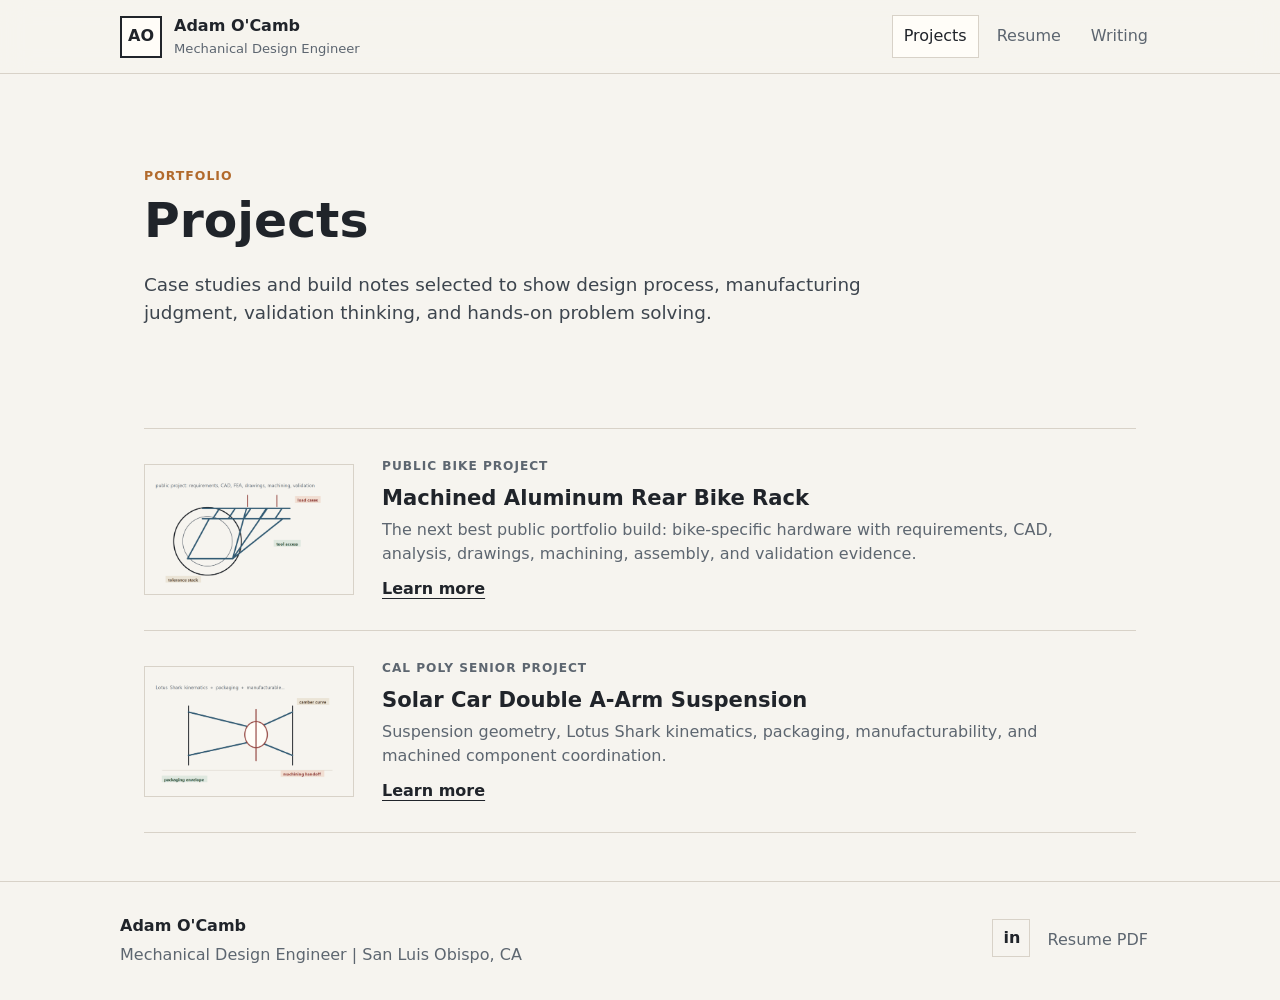
==== projects.html @ 4c1c4e3d "Initial portfolio site" ====
<!doctype html>
<html lang="en">
  <head>
    <meta charset="utf-8">
    <meta name="viewport" content="width=device-width, initial-scale=1">
    <meta name="description" content="Engineering projects by Adam O'Camb.">
    <title>Projects | Adam O'Camb</title>
    <link rel="stylesheet" href="assets/site.css">
  </head>
  <body>
    <header class="site-header">
      <a class="brand" href="index.html" aria-label="Adam O'Camb portfolio home">
        <span class="brand-mark">AO</span>
        <span>
          <strong>Adam O'Camb</strong>
          <small>Mechanical Design Engineer</small>
        </span>
      </a>
      <nav class="site-nav" aria-label="Primary navigation">
        <a href="projects.html">Projects</a>
        <a href="resume.html">Resume</a>
        <a href="writing.html">Writing</a>
      </nav>
    </header>

    <main>
      <section class="page-title compact-title">
        <p class="eyebrow">Portfolio</p>
        <h1>Projects</h1>
        <p class="lede">Case studies and build notes selected to show design process, manufacturing judgment, validation thinking, and hands-on problem solving.</p>
      </section>

      <section class="compact-section">
        <div class="project-list">
          <article class="project-row">
            <img src="assets/img/bike-rack.png" alt="CAD-style concept image of an aluminum rear bicycle rack">
            <div>
              <p class="project-meta">Public bike project</p>
              <h2>Machined Aluminum Rear Bike Rack</h2>
              <p>The next best public portfolio build: bike-specific hardware with requirements, CAD, analysis, drawings, machining, assembly, and validation evidence.</p>
              <a class="text-link" href="projects/bike-rack.html">Learn more</a>
            </div>
          </article>
          <article class="project-row">
            <img src="assets/img/solar-suspension.png" alt="Double A-arm suspension geometry diagram for a solar car">
            <div>
              <p class="project-meta">Cal Poly senior project</p>
              <h2>Solar Car Double A-Arm Suspension</h2>
              <p>Suspension geometry, Lotus Shark kinematics, packaging, manufacturability, and machined component coordination.</p>
              <a class="text-link" href="projects/solar-car-suspension.html">Learn more</a>
            </div>
          </article>
        </div>
      </section>
    </main>

    <footer class="site-footer">
      <div>
        <strong>Adam O'Camb</strong>
        <p>Mechanical Design Engineer | San Luis Obispo, CA</p>
      </div>
      <div class="footer-links">
        <a class="linkedin-icon" href="#" data-placeholder-link aria-label="LinkedIn"><span aria-hidden="true">in</span></a>
        <a href="#" data-placeholder-link>Resume PDF</a>
      </div>
    </footer>

    <script src="assets/site.js"></script>
  </body>
</html>
---- assets/site.css ----
:root {
  --bg: #f6f4ef;
  --paper: #fffdf8;
  --ink: #20242a;
  --muted: #5d6670;
  --line: #d8d2c8;
  --steel: #315a73;
  --green: #3f6b58;
  --ochre: #b26a2c;
  --red: #93443f;
  --shadow: 0 18px 45px rgba(31, 34, 38, 0.1);
  --max: 1040px;
}

* {
  box-sizing: border-box;
}

html {
  scroll-behavior: smooth;
}

body {
  margin: 0;
  background: var(--bg);
  color: var(--ink);
  font-family: Inter, ui-sans-serif, system-ui, -apple-system, BlinkMacSystemFont, "Segoe UI", sans-serif;
  font-size: 16px;
  line-height: 1.55;
}

img {
  display: block;
  max-width: 100%;
}

a {
  color: inherit;
}

.site-header {
  position: sticky;
  top: 0;
  z-index: 10;
  display: flex;
  align-items: center;
  justify-content: space-between;
  gap: 24px;
  padding: 14px max(24px, calc((100vw - var(--max)) / 2));
  background: rgba(246, 244, 239, 0.94);
  border-bottom: 1px solid var(--line);
  backdrop-filter: blur(14px);
}

.brand {
  display: inline-flex;
  align-items: center;
  gap: 12px;
  min-width: 235px;
  text-decoration: none;
}

.brand-mark {
  display: grid;
  width: 42px;
  height: 42px;
  place-items: center;
  border: 2px solid var(--ink);
  background: var(--paper);
  font-weight: 800;
}

.brand strong,
.brand small {
  display: block;
}

.brand small {
  color: var(--muted);
  font-size: 0.82rem;
}

.site-nav {
  display: flex;
  flex-wrap: wrap;
  justify-content: flex-end;
  gap: 6px;
}

.site-nav a,
.footer-links a,
.site-footer > a {
  border: 1px solid transparent;
  padding: 8px 11px;
  color: var(--muted);
  text-decoration: none;
}

.site-nav a:hover,
.site-nav a[aria-current="page"],
.footer-links a:hover,
.site-footer > a:hover {
  border-color: var(--line);
  background: var(--paper);
  color: var(--ink);
}

.home-intro {
  display: grid;
  grid-template-columns: minmax(280px, 380px) minmax(0, 1fr);
  gap: 44px;
  align-items: center;
  max-width: var(--max);
  margin: 0 auto;
  padding: 116px 24px 70px;
}

.intro-copy {
  max-width: 690px;
}

.intro-copy h1 {
  max-width: 720px;
  margin: 0;
  font-size: 2.8rem;
  line-height: 1.08;
  letter-spacing: 0;
}

.intro-summary {
  max-width: 670px;
  margin-top: 24px;
  margin-bottom: 0;
  color: var(--muted);
  font-size: 1.04rem;
  line-height: 1.6;
}

.intro-links {
  display: flex;
  flex-wrap: wrap;
  gap: 12px;
  margin-top: 28px;
}

.intro-links a,
.section-link,
.text-link {
  color: var(--ink);
  font-weight: 800;
  text-decoration-thickness: 1px;
  text-underline-offset: 4px;
}

.intro-links a {
  border-bottom: 2px solid var(--ink);
  padding-bottom: 3px;
  text-decoration: none;
}

.profile-visual {
  width: min(100%, 380px);
  justify-self: center;
  margin: 0;
}

.profile-visual img {
  width: 100%;
  aspect-ratio: 4 / 3;
  border: 1px solid var(--line);
  background: var(--paper);
  object-fit: cover;
}

.hero {
  display: grid;
  grid-template-columns: minmax(0, 1fr) minmax(360px, 0.88fr);
  gap: 44px;
  align-items: center;
  max-width: var(--max);
  min-height: calc(100vh - 72px);
  margin: 0 auto;
  padding: 64px 24px 52px;
}

.hero-copy h1,
.page-title h1,
.case-hero h1 {
  max-width: 840px;
  margin: 0;
  font-size: 3.05rem;
  line-height: 1.05;
  letter-spacing: 0;
}

.lede {
  max-width: 760px;
  color: #3d454e;
  font-size: 1.15rem;
}

.page-title h1 + .lede {
  margin-top: 24px;
}

.eyebrow {
  margin: 0 0 10px;
  color: var(--ochre);
  font-size: 0.78rem;
  font-weight: 800;
  letter-spacing: 0.08em;
  text-transform: uppercase;
}

.button-row {
  display: flex;
  flex-wrap: wrap;
  gap: 12px;
  margin-top: 28px;
}

.button {
  display: inline-flex;
  align-items: center;
  justify-content: center;
  min-height: 44px;
  padding: 10px 16px;
  border: 1px solid var(--ink);
  background: var(--paper);
  color: var(--ink);
  font-weight: 700;
  text-decoration: none;
}

.button.primary {
  background: var(--ink);
  color: var(--paper);
}

.hero-media {
  margin: 0;
}

.hero-media img,
.case-hero img,
.project-card img,
.wide-card img,
.gallery-item img {
  border: 1px solid var(--line);
  background: var(--paper);
  object-fit: cover;
}

.hero-media img {
  width: 100%;
  aspect-ratio: 4 / 3;
  box-shadow: var(--shadow);
}

figcaption {
  margin-top: 10px;
  color: var(--muted);
  font-size: 0.9rem;
}

.section,
.page-title,
.case-hero {
  max-width: var(--max);
  margin: 0 auto;
  padding: 72px 24px;
}

.band {
  max-width: none;
  padding-right: max(24px, calc((100vw - var(--max)) / 2));
  padding-left: max(24px, calc((100vw - var(--max)) / 2));
  border-top: 1px solid var(--line);
  border-bottom: 1px solid var(--line);
  background: #ece8df;
}

.section-heading {
  max-width: 760px;
  margin-bottom: 28px;
}

.compact-section {
  max-width: var(--max);
  margin: 0 auto;
  padding: 48px 24px;
}

.compact-title {
  padding-top: 92px;
  padding-bottom: 36px;
}

h2 {
  margin: 0 0 14px;
  font-size: 1.75rem;
  line-height: 1.18;
  letter-spacing: 0;
}

h3 {
  margin: 0 0 8px;
  font-size: 1.05rem;
  line-height: 1.25;
}

p {
  margin: 0 0 16px;
}

.evidence-grid,
.process-grid,
.project-grid,
.gallery-grid,
.two-card-grid {
  display: grid;
  gap: 18px;
}

.evidence-grid {
  grid-template-columns: repeat(4, minmax(0, 1fr));
}

.evidence-grid article,
.process-grid article,
.facts,
.checklist,
.gallery-item,
.timeline article {
  border: 1px solid var(--line);
  background: var(--paper);
  padding: 22px;
}

.evidence-grid article:nth-child(1) {
  border-top: 5px solid var(--steel);
}

.evidence-grid article:nth-child(2) {
  border-top: 5px solid var(--green);
}

.evidence-grid article:nth-child(3) {
  border-top: 5px solid var(--ochre);
}

.evidence-grid article:nth-child(4) {
  border-top: 5px solid var(--red);
}

.project-grid {
  grid-template-columns: repeat(4, minmax(0, 1fr));
}

.project-list {
  display: grid;
  gap: 0;
  border-top: 1px solid var(--line);
}

.project-row {
  display: grid;
  grid-template-columns: 210px minmax(0, 1fr);
  gap: 28px;
  align-items: center;
  padding: 28px 0;
  border-bottom: 1px solid var(--line);
}

.project-row img {
  width: 100%;
  aspect-ratio: 16 / 10;
  border: 1px solid var(--line);
  background: var(--paper);
  object-fit: cover;
}

.project-row h2,
.project-row h3 {
  margin: 0 0 7px;
  font-size: 1.32rem;
}

.project-row p {
  max-width: 720px;
  margin-bottom: 10px;
  color: var(--muted);
}

.work-experience {
  padding-top: 20px;
}

.experience-list {
  border-top: 1px solid var(--line);
}

.experience-row {
  display: grid;
  grid-template-columns: 280px minmax(0, 1fr);
  gap: 28px;
  padding: 24px 0;
  border-bottom: 1px solid var(--line);
}

.experience-row h3 {
  margin: 0;
  font-size: 1.18rem;
}

.experience-row p:last-child {
  max-width: 720px;
  margin-bottom: 0;
  color: var(--muted);
}

.project-meta {
  margin: 0 0 6px;
  color: var(--ochre);
  font-size: 0.76rem;
  font-weight: 800;
  letter-spacing: 0.08em;
  text-transform: uppercase;
}

.section-link {
  display: inline-block;
  margin-top: 24px;
}

.project-card a,
.wide-card {
  display: block;
  height: 100%;
  border: 1px solid var(--line);
  background: var(--paper);
  color: inherit;
  text-decoration: none;
  transition: transform 160ms ease, box-shadow 160ms ease;
}

.project-card a:hover,
.wide-card:hover {
  transform: translateY(-3px);
  box-shadow: var(--shadow);
}

.project-card img {
  width: 100%;
  aspect-ratio: 16 / 10;
}

.project-card h3,
.project-card p,
.project-card .tag {
  margin-right: 18px;
  margin-left: 18px;
}

.project-card h3 {
  margin-top: 12px;
}

.project-card p {
  color: var(--muted);
}

.tag {
  display: inline-flex;
  align-items: center;
  min-height: 24px;
  margin-top: 16px;
  padding: 3px 8px;
  background: #ebe4d6;
  color: #5a4634;
  font-size: 0.76rem;
  font-weight: 800;
  text-transform: uppercase;
}

.tag.public {
  background: #dfe8df;
  color: #284b37;
}

.split {
  display: grid;
  grid-template-columns: minmax(0, 0.9fr) minmax(320px, 1fr);
  gap: 40px;
  align-items: start;
}

.plain-list {
  margin: 0;
  padding-left: 20px;
}

.plain-list li {
  margin-bottom: 10px;
}

.resume-grid {
  display: grid;
  grid-template-columns: minmax(0, 1.1fr) minmax(0, 0.9fr);
  gap: 48px;
  border-top: 1px solid var(--line);
}

.resume-grid article {
  min-width: 0;
}

.resume-grid h3 {
  margin-top: 28px;
}

.resume-grid h3:first-of-type {
  margin-top: 0;
}

.checklist ul,
.case-content ul {
  margin: 0;
  padding-left: 20px;
}

.checklist li,
.case-content li {
  margin-bottom: 10px;
}

.two-card-grid {
  grid-template-columns: repeat(2, minmax(0, 1fr));
}

.wide-card {
  display: grid;
  grid-template-columns: 190px minmax(0, 1fr);
  gap: 20px;
  align-items: center;
  padding: 16px;
}

.wide-card img {
  width: 100%;
  aspect-ratio: 4 / 3;
}

.site-footer {
  display: flex;
  align-items: center;
  justify-content: space-between;
  gap: 24px;
  padding: 32px max(24px, calc((100vw - var(--max)) / 2));
  border-top: 1px solid var(--line);
}

.site-footer p {
  margin: 4px 0 0;
  color: var(--muted);
}

.footer-links {
  display: flex;
  flex-wrap: wrap;
  justify-content: flex-end;
  gap: 6px;
}

.footer-links .linkedin-icon {
  display: inline-grid;
  width: 38px;
  min-width: 38px;
  height: 38px;
  place-items: center;
  border: 1px solid var(--line);
  color: var(--ink);
  font-weight: 900;
  line-height: 1;
}

.case-hero {
  display: grid;
  grid-template-columns: minmax(0, 1fr) minmax(340px, 0.78fr);
  gap: 42px;
  align-items: center;
  border-bottom: 1px solid var(--line);
}

.case-hero img {
  width: 100%;
  aspect-ratio: 16 / 11;
  box-shadow: var(--shadow);
}

.breadcrumb {
  display: inline-block;
  margin-bottom: 20px;
  color: var(--steel);
  font-weight: 800;
  text-decoration: none;
}

.case-layout {
  display: grid;
  grid-template-columns: 320px minmax(0, 1fr);
  gap: 44px;
  align-items: start;
}

.facts {
  position: sticky;
  top: 92px;
}

.facts h2 {
  font-size: 1.25rem;
}

dl {
  margin: 0;
}

dt {
  margin-top: 18px;
  color: var(--muted);
  font-size: 0.78rem;
  font-weight: 800;
  letter-spacing: 0.08em;
  text-transform: uppercase;
}

dd {
  margin: 4px 0 0;
}

.case-content {
  max-width: 760px;
}

.case-content h2 {
  margin-top: 32px;
}

.case-content h2:first-child {
  margin-top: 0;
}

.process-grid {
  grid-template-columns: repeat(2, minmax(0, 1fr));
  margin: 24px 0 8px;
}

.timeline {
  display: grid;
  gap: 14px;
  margin: 24px 0 8px;
}

.timeline article {
  display: grid;
  grid-template-columns: 54px minmax(0, 1fr);
  gap: 16px;
}

.timeline span {
  display: grid;
  width: 42px;
  height: 42px;
  place-items: center;
  background: var(--steel);
  color: #fff;
  font-weight: 800;
}

.timeline h3,
.timeline p {
  grid-column: 2;
}

.table-wrap {
  overflow-x: auto;
  border: 1px solid var(--line);
  background: var(--paper);
}

table {
  width: 100%;
  min-width: 650px;
  border-collapse: collapse;
}

th,
td {
  padding: 14px 16px;
  border-bottom: 1px solid var(--line);
  text-align: left;
  vertical-align: top;
}

th {
  background: #ebe8df;
  color: #3f454c;
  font-size: 0.84rem;
  text-transform: uppercase;
}

.gallery-grid {
  grid-template-columns: repeat(4, minmax(0, 1fr));
}

.gallery-item img {
  width: 100%;
  aspect-ratio: 4 / 3;
  margin-bottom: 16px;
}

.gallery-item span {
  display: block;
  margin-top: 14px;
  color: var(--steel);
  font-size: 0.9rem;
  font-weight: 800;
}

@media (max-width: 980px) {
  .home-intro,
  .resume-grid,
  .hero,
  .case-hero,
  .case-layout,
  .split {
    grid-template-columns: 1fr;
  }

  .home-intro {
    gap: 36px;
    padding-top: 72px;
  }

  .profile-visual {
    width: min(100%, 420px);
  }

  .hero {
    min-height: auto;
  }

  .evidence-grid,
  .project-grid,
  .gallery-grid {
    grid-template-columns: repeat(2, minmax(0, 1fr));
  }

  .facts {
    position: static;
  }
}

@media (max-width: 720px) {
  .site-header,
  .site-footer {
    align-items: flex-start;
    flex-direction: column;
  }

  .site-nav,
  .footer-links {
    justify-content: flex-start;
  }

  .home-intro {
    padding-top: 48px;
    padding-bottom: 36px;
  }

  .intro-copy h1 {
    font-size: 2.15rem;
    line-height: 1.08;
  }

  .hero,
  .section,
  .page-title,
  .case-hero {
    padding-top: 44px;
    padding-bottom: 44px;
  }

  .hero-copy h1,
  .page-title h1,
  .case-hero h1 {
    font-size: 2.18rem;
    line-height: 1.08;
  }

  .evidence-grid,
  .project-grid,
  .gallery-grid,
  .two-card-grid,
  .process-grid {
    grid-template-columns: 1fr;
  }

  .wide-card {
    grid-template-columns: 1fr;
  }

  .project-row {
    grid-template-columns: 1fr;
    gap: 16px;
  }

  .experience-row {
    grid-template-columns: 1fr;
    gap: 10px;
  }

  .project-row img {
    max-width: 360px;
  }
}

@media (max-width: 430px) {
  body {
    font-size: 15px;
  }

  .brand {
    min-width: 0;
  }

  .brand-mark {
    width: 38px;
    height: 38px;
  }

  .site-nav a,
  .footer-links a,
  .site-footer > a {
    padding: 7px 9px;
  }
}
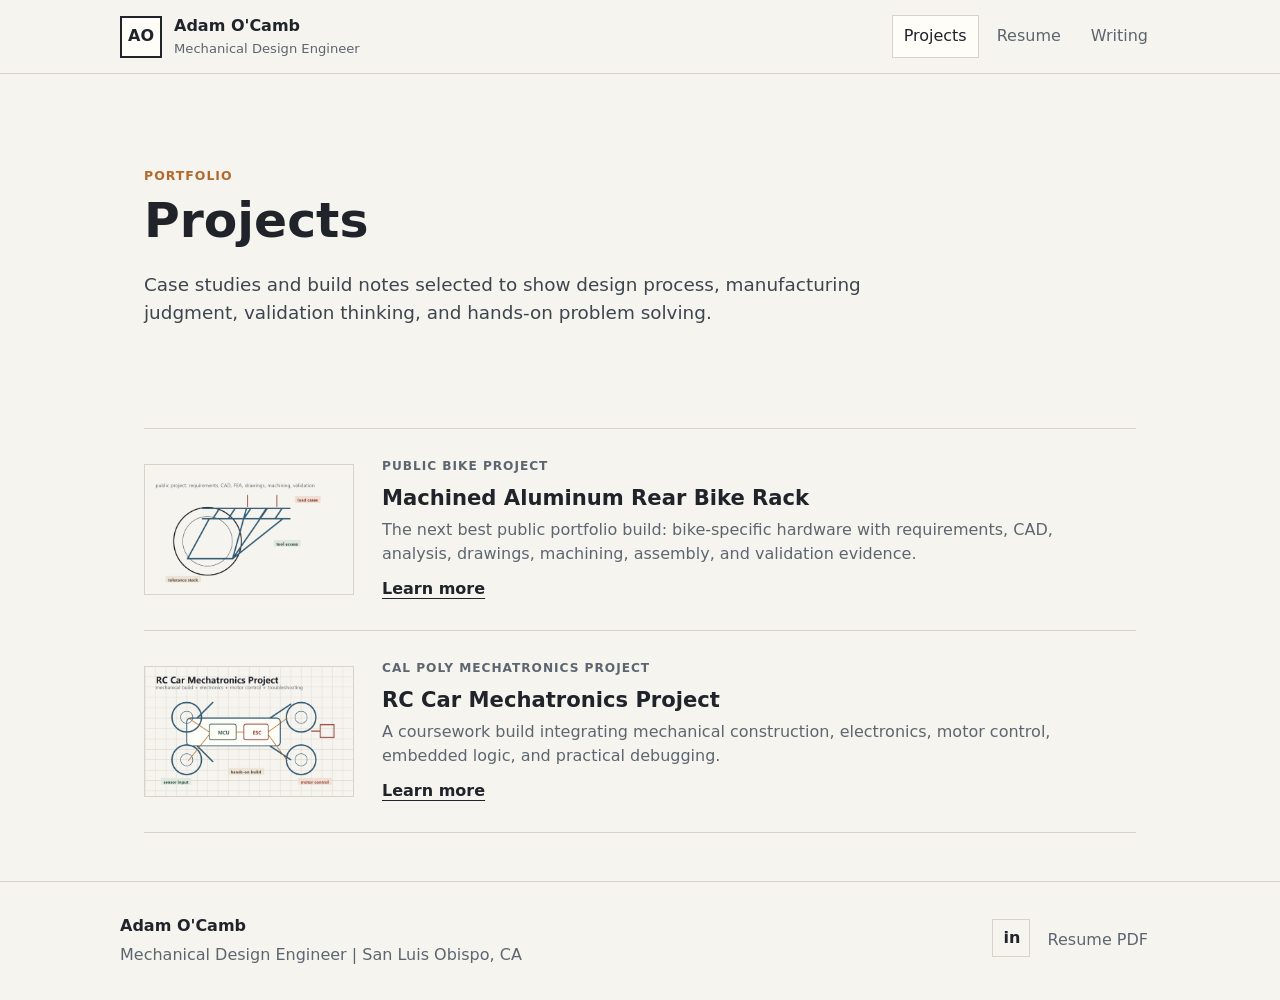
==== commit 2bc60128: "Add RC car mechatronics project" ====
--- a/projects.html
+++ b/projects.html
@@ -42,12 +42,12 @@
             </div>
           </article>
           <article class="project-row">
-            <img src="assets/img/solar-suspension.png" alt="Double A-arm suspension geometry diagram for a solar car">
+            <img src="assets/img/rc-car.png" alt="RC car mechatronics project diagram">
             <div>
-              <p class="project-meta">Cal Poly senior project</p>
-              <h2>Solar Car Double A-Arm Suspension</h2>
-              <p>Suspension geometry, Lotus Shark kinematics, packaging, manufacturability, and machined component coordination.</p>
-              <a class="text-link" href="projects/solar-car-suspension.html">Learn more</a>
+              <p class="project-meta">Cal Poly mechatronics project</p>
+              <h2>RC Car Mechatronics Project</h2>
+              <p>A coursework build integrating mechanical construction, electronics, motor control, embedded logic, and practical debugging.</p>
+              <a class="text-link" href="projects/rc-car.html">Learn more</a>
             </div>
           </article>
         </div>
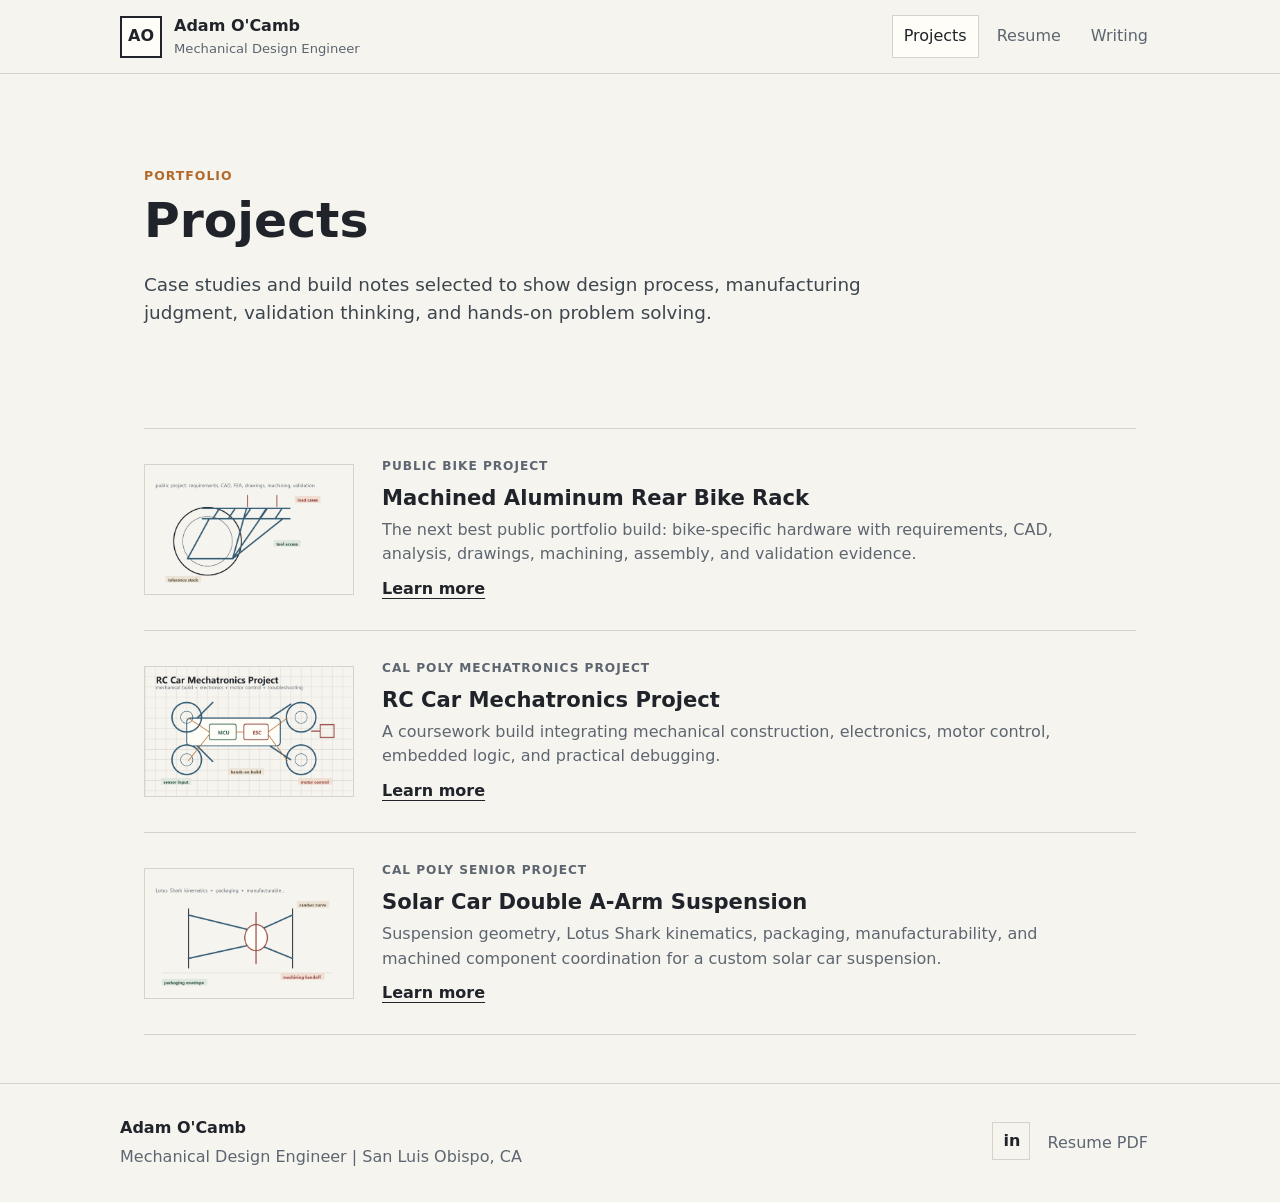
==== commit c7111d2c: "Add suspension project and writing samples" ====
--- a/projects.html
+++ b/projects.html
@@ -50,6 +50,15 @@
               <a class="text-link" href="projects/rc-car.html">Learn more</a>
             </div>
           </article>
+          <article class="project-row">
+            <img src="assets/img/solar-suspension.png" alt="Double A-arm suspension geometry diagram for a solar car">
+            <div>
+              <p class="project-meta">Cal Poly senior project</p>
+              <h2>Solar Car Double A-Arm Suspension</h2>
+              <p>Suspension geometry, Lotus Shark kinematics, packaging, manufacturability, and machined component coordination for a custom solar car suspension.</p>
+              <a class="text-link" href="projects/solar-car-suspension.html">Learn more</a>
+            </div>
+          </article>
         </div>
       </section>
     </main>
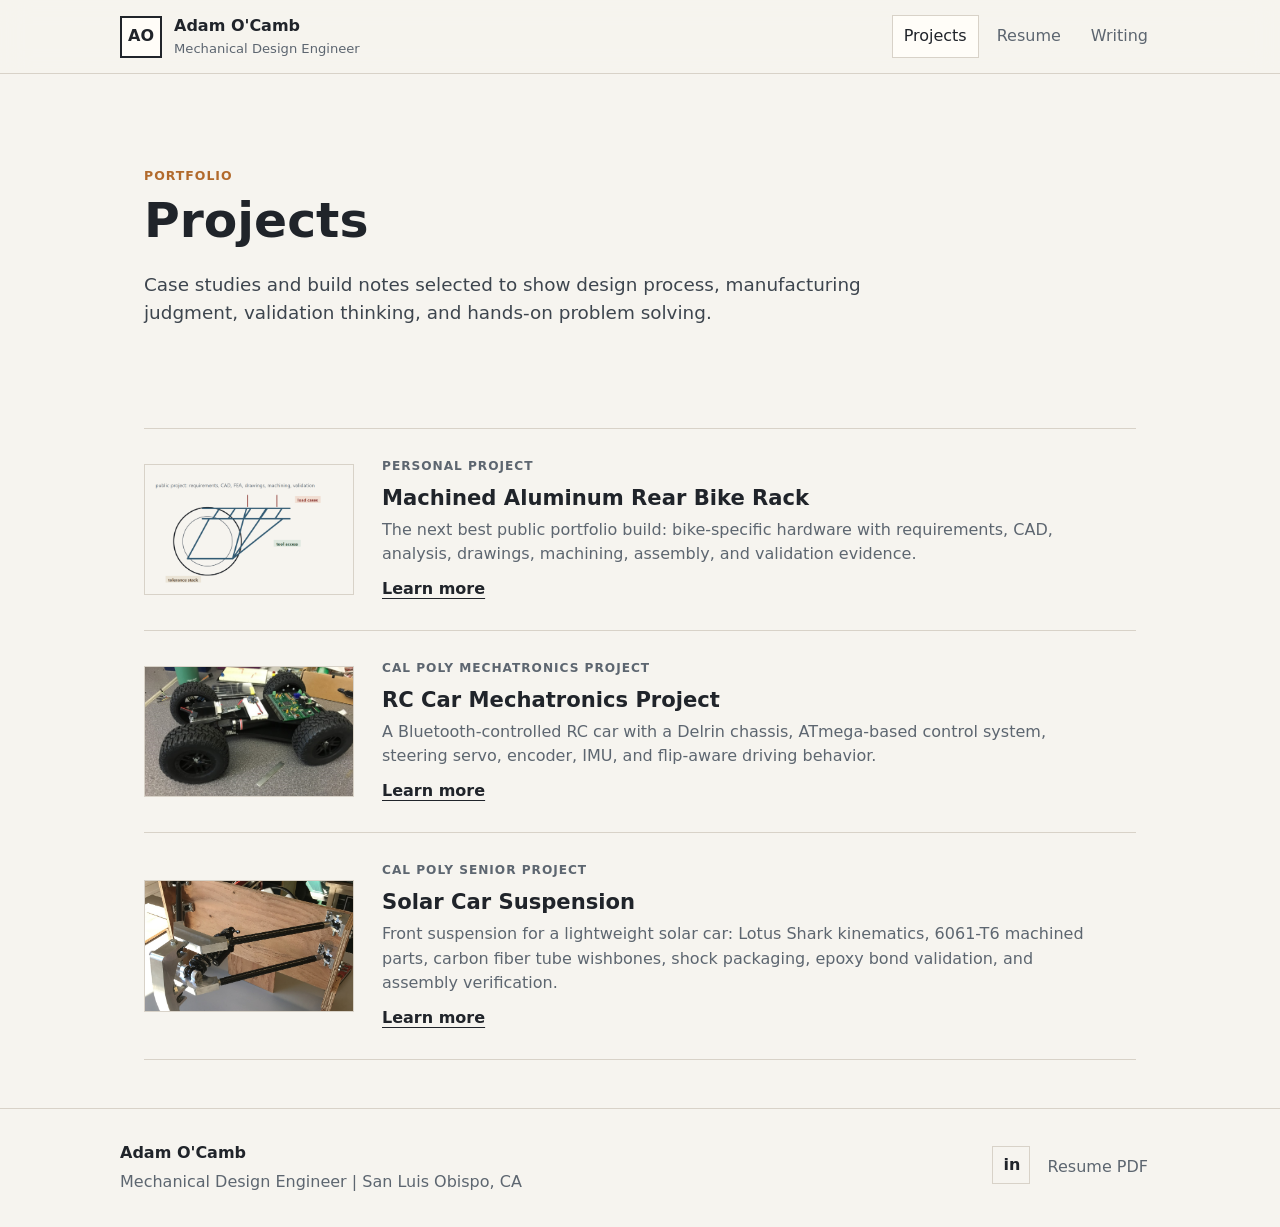
==== commit 76adff14: "update projects and formatting" ====
--- a/projects.html
+++ b/projects.html
@@ -35,27 +35,27 @@
           <article class="project-row">
             <img src="assets/img/bike-rack.png" alt="CAD-style concept image of an aluminum rear bicycle rack">
             <div>
-              <p class="project-meta">Public bike project</p>
+              <p class="project-meta">Personal Project</p>
               <h2>Machined Aluminum Rear Bike Rack</h2>
               <p>The next best public portfolio build: bike-specific hardware with requirements, CAD, analysis, drawings, machining, assembly, and validation evidence.</p>
               <a class="text-link" href="projects/bike-rack.html">Learn more</a>
             </div>
           </article>
           <article class="project-row">
-            <img src="assets/img/rc-car.png" alt="RC car mechatronics project diagram">
+            <img src="assets/img/rc-car-photo.jpg" alt="Bluetooth RC car mechatronics project">
             <div>
               <p class="project-meta">Cal Poly mechatronics project</p>
               <h2>RC Car Mechatronics Project</h2>
-              <p>A coursework build integrating mechanical construction, electronics, motor control, embedded logic, and practical debugging.</p>
+              <p>A Bluetooth-controlled RC car with a Delrin chassis, ATmega-based control system, steering servo, encoder, IMU, and flip-aware driving behavior.</p>
               <a class="text-link" href="projects/rc-car.html">Learn more</a>
             </div>
           </article>
           <article class="project-row">
-            <img src="assets/img/solar-suspension.png" alt="Double A-arm suspension geometry diagram for a solar car">
+            <img src="assets/img/solar-suspension-photo.jpg" alt="Completed solar car double A-arm suspension mounted to a plywood display fixture">
             <div>
               <p class="project-meta">Cal Poly senior project</p>
-              <h2>Solar Car Double A-Arm Suspension</h2>
-              <p>Suspension geometry, Lotus Shark kinematics, packaging, manufacturability, and machined component coordination for a custom solar car suspension.</p>
+              <h2>Solar Car Suspension</h2>
+              <p>Front suspension for a lightweight solar car: Lotus Shark kinematics, 6061-T6 machined parts, carbon fiber tube wishbones, shock packaging, epoxy bond validation, and assembly verification.</p>
               <a class="text-link" href="projects/solar-car-suspension.html">Learn more</a>
             </div>
           </article>
@@ -69,8 +69,8 @@
         <p>Mechanical Design Engineer | San Luis Obispo, CA</p>
       </div>
       <div class="footer-links">
-        <a class="linkedin-icon" href="#" data-placeholder-link aria-label="LinkedIn"><span aria-hidden="true">in</span></a>
-        <a href="#" data-placeholder-link>Resume PDF</a>
+        <a class="linkedin-icon" href="https://www.linkedin.com/in/adamocamb" aria-label="LinkedIn"><span aria-hidden="true">in</span></a>
+        <a href="assets/OCamb_Resume.pdf">Resume PDF</a>
       </div>
     </footer>
 
--- a/assets/site.css
+++ b/assets/site.css
@@ -203,6 +203,10 @@
   margin-top: 24px;
 }
 
+.case-hero h1 + .lede {
+  margin-top: 24px;
+}
+
 .eyebrow {
   margin: 0 0 10px;
   color: var(--ochre);
@@ -428,6 +432,57 @@
   text-transform: uppercase;
 }
 
+.sample-list {
+  border-top: 1px solid var(--line);
+}
+
+.sample-row {
+  display: grid;
+  grid-template-columns: minmax(220px, 0.42fr) minmax(0, 1fr);
+  gap: 28px;
+  padding: 22px 0;
+  border-bottom: 1px solid var(--line);
+}
+
+.sample-row h3 {
+  margin: 0;
+  font-size: 1.05rem;
+}
+
+.sample-row h3 a {
+  color: var(--ink);
+  text-decoration-thickness: 1px;
+  text-underline-offset: 4px;
+}
+
+.sample-row p {
+  margin: 0;
+  color: var(--muted);
+}
+
+.media-grid {
+  display: grid;
+  grid-template-columns: repeat(2, minmax(0, 1fr));
+  gap: 18px;
+  margin-top: 20px;
+}
+
+.media-grid figure {
+  margin: 0;
+}
+
+.media-grid img {
+  width: 100%;
+  aspect-ratio: 16 / 10;
+  border: 1px solid var(--line);
+  background: var(--paper);
+  object-fit: cover;
+}
+
+.media-grid figure:first-child {
+  grid-column: 1 / -1;
+}
+
 .section-link {
   display: inline-block;
   margin-top: 24px;
@@ -598,6 +653,15 @@
   box-shadow: var(--shadow);
 }
 
+.case-hero img.photo-contain,
+.media-grid img.photo-contain {
+  object-fit: contain;
+}
+
+.solar-media figure:first-child {
+  grid-column: 1 / -1;
+}
+
 .breadcrumb {
   display: inline-block;
   margin-bottom: 20px;
@@ -821,6 +885,19 @@
     gap: 10px;
   }
 
+  .sample-row {
+    grid-template-columns: 1fr;
+    gap: 8px;
+  }
+
+  .media-grid {
+    grid-template-columns: 1fr;
+  }
+
+  .media-grid figure:first-child {
+    grid-column: auto;
+  }
+
   .project-row img {
     max-width: 360px;
   }
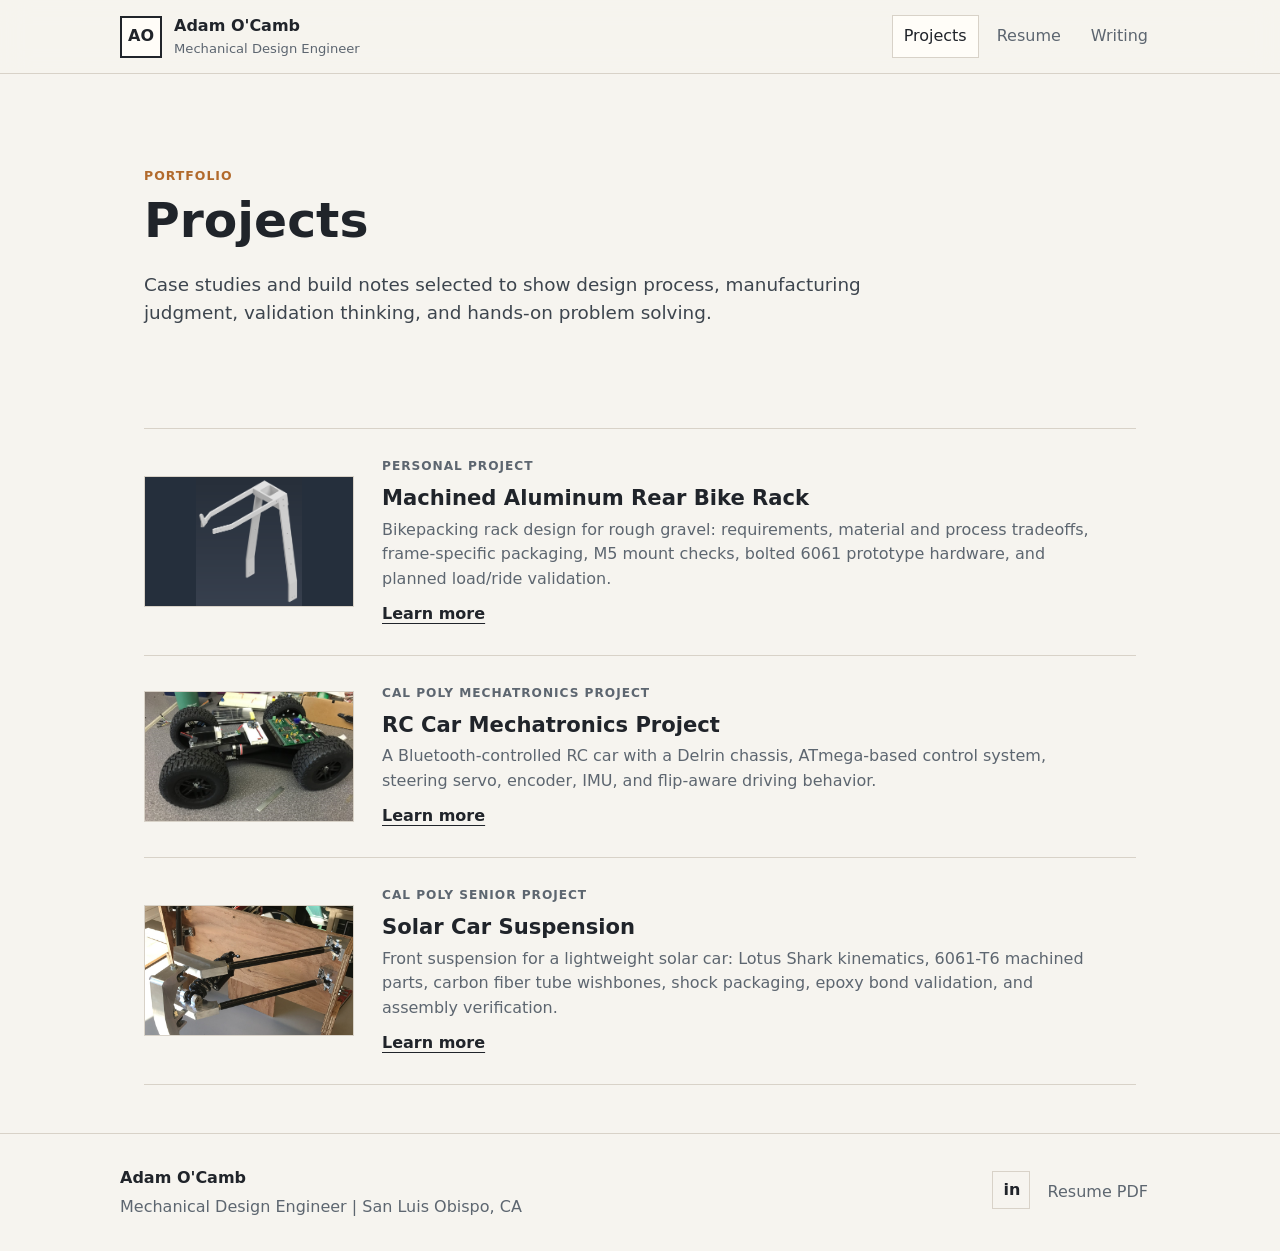
==== commit 9978d18d: "Update portfolio project content and imagery" ====
--- a/projects.html
+++ b/projects.html
@@ -33,11 +33,11 @@
       <section class="compact-section">
         <div class="project-list">
           <article class="project-row">
-            <img src="assets/img/bike-rack.png" alt="CAD-style concept image of an aluminum rear bicycle rack">
+            <img class="rack-render" src="assets/img/bike-rack.png" alt="CAD render of an aluminum rear bicycle rack">
             <div>
               <p class="project-meta">Personal Project</p>
               <h2>Machined Aluminum Rear Bike Rack</h2>
-              <p>The next best public portfolio build: bike-specific hardware with requirements, CAD, analysis, drawings, machining, assembly, and validation evidence.</p>
+              <p>Bikepacking rack design for rough gravel: requirements, material and process tradeoffs, frame-specific packaging, M5 mount checks, bolted 6061 prototype hardware, and planned load/ride validation.</p>
               <a class="text-link" href="projects/bike-rack.html">Learn more</a>
             </div>
           </article>
--- a/assets/site.css
+++ b/assets/site.css
@@ -172,6 +172,13 @@
   object-fit: cover;
 }
 
+.profile-visual img.profile-photo {
+  aspect-ratio: 1 / 1;
+  border: 0;
+  background: transparent;
+  object-fit: contain;
+}
+
 .hero {
   display: grid;
   grid-template-columns: minmax(0, 1fr) minmax(360px, 0.88fr);
@@ -658,6 +665,12 @@
   object-fit: contain;
 }
 
+.case-hero img.rack-render,
+.project-row img.rack-render {
+  background: #252f3c;
+  object-fit: contain;
+}
+
 .solar-media figure:first-child {
   grid-column: 1 / -1;
 }
@@ -705,6 +718,7 @@
 
 .case-content {
   max-width: 760px;
+  min-width: 0;
 }
 
 .case-content h2 {
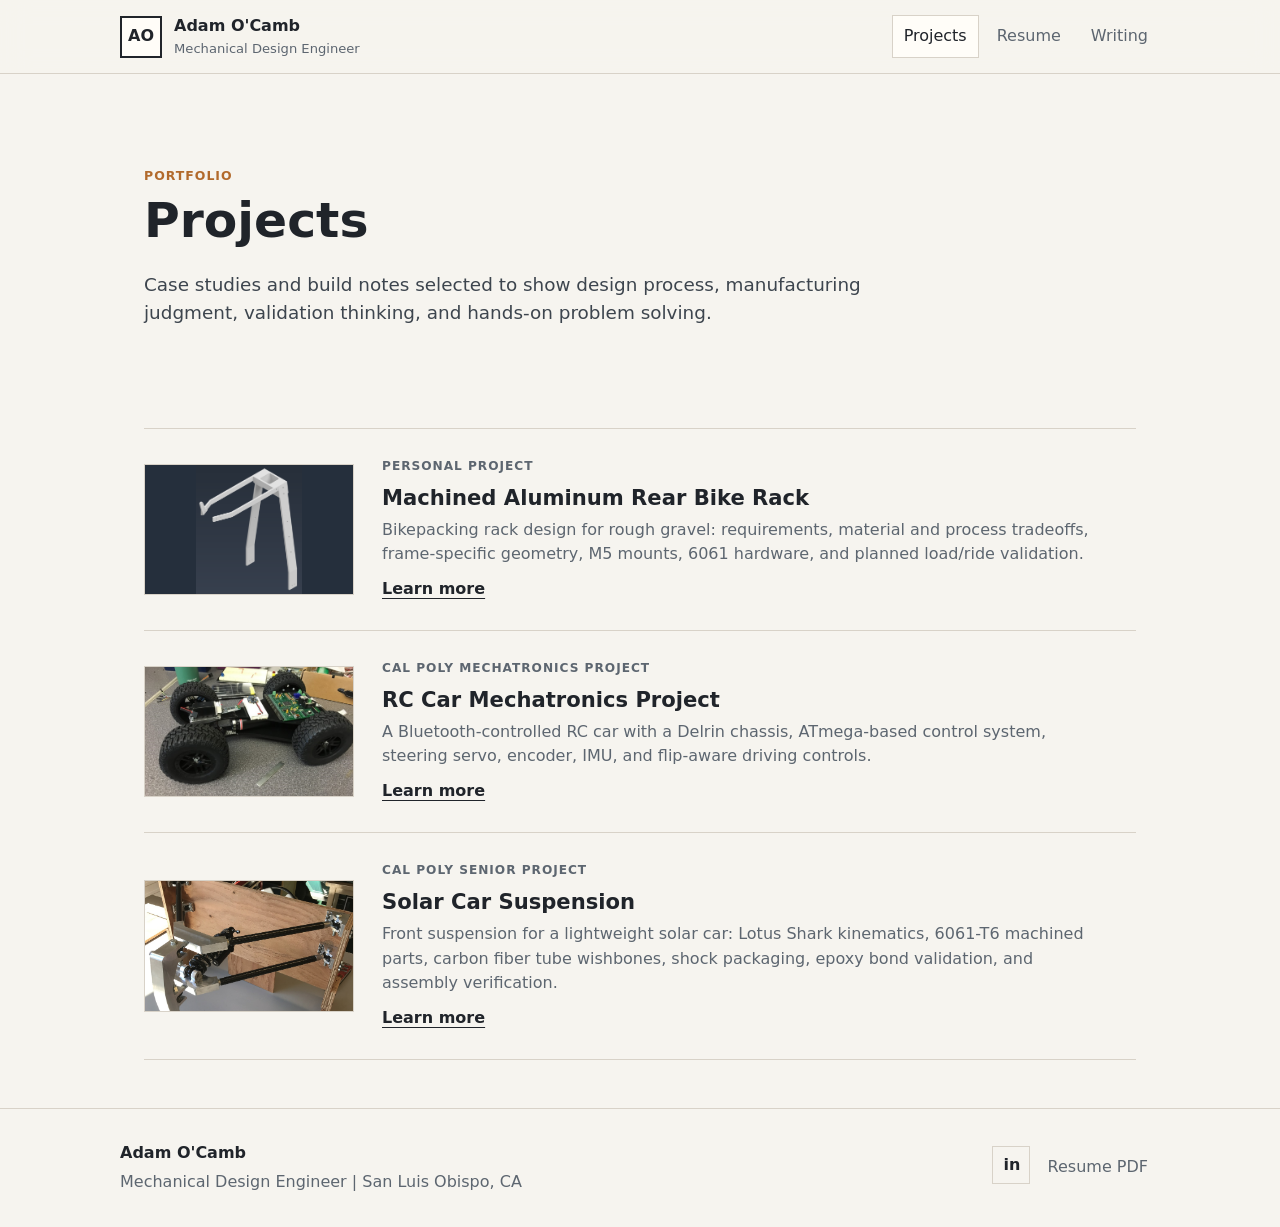
==== commit 580fa0a3: "Update project descriptions for clarity" ====
--- a/projects.html
+++ b/projects.html
@@ -37,7 +37,7 @@
             <div>
               <p class="project-meta">Personal Project</p>
               <h2>Machined Aluminum Rear Bike Rack</h2>
-              <p>Bikepacking rack design for rough gravel: requirements, material and process tradeoffs, frame-specific packaging, M5 mount checks, bolted 6061 prototype hardware, and planned load/ride validation.</p>
+              <p>Bikepacking rack design for rough gravel: requirements, material and process tradeoffs, frame-specific geometry, M5 mounts, 6061 hardware, and planned load/ride validation.</p>
               <a class="text-link" href="projects/bike-rack.html">Learn more</a>
             </div>
           </article>
@@ -46,7 +46,7 @@
             <div>
               <p class="project-meta">Cal Poly mechatronics project</p>
               <h2>RC Car Mechatronics Project</h2>
-              <p>A Bluetooth-controlled RC car with a Delrin chassis, ATmega-based control system, steering servo, encoder, IMU, and flip-aware driving behavior.</p>
+              <p>A Bluetooth-controlled RC car with a Delrin chassis, ATmega-based control system, steering servo, encoder, IMU, and flip-aware driving controls.</p>
               <a class="text-link" href="projects/rc-car.html">Learn more</a>
             </div>
           </article>
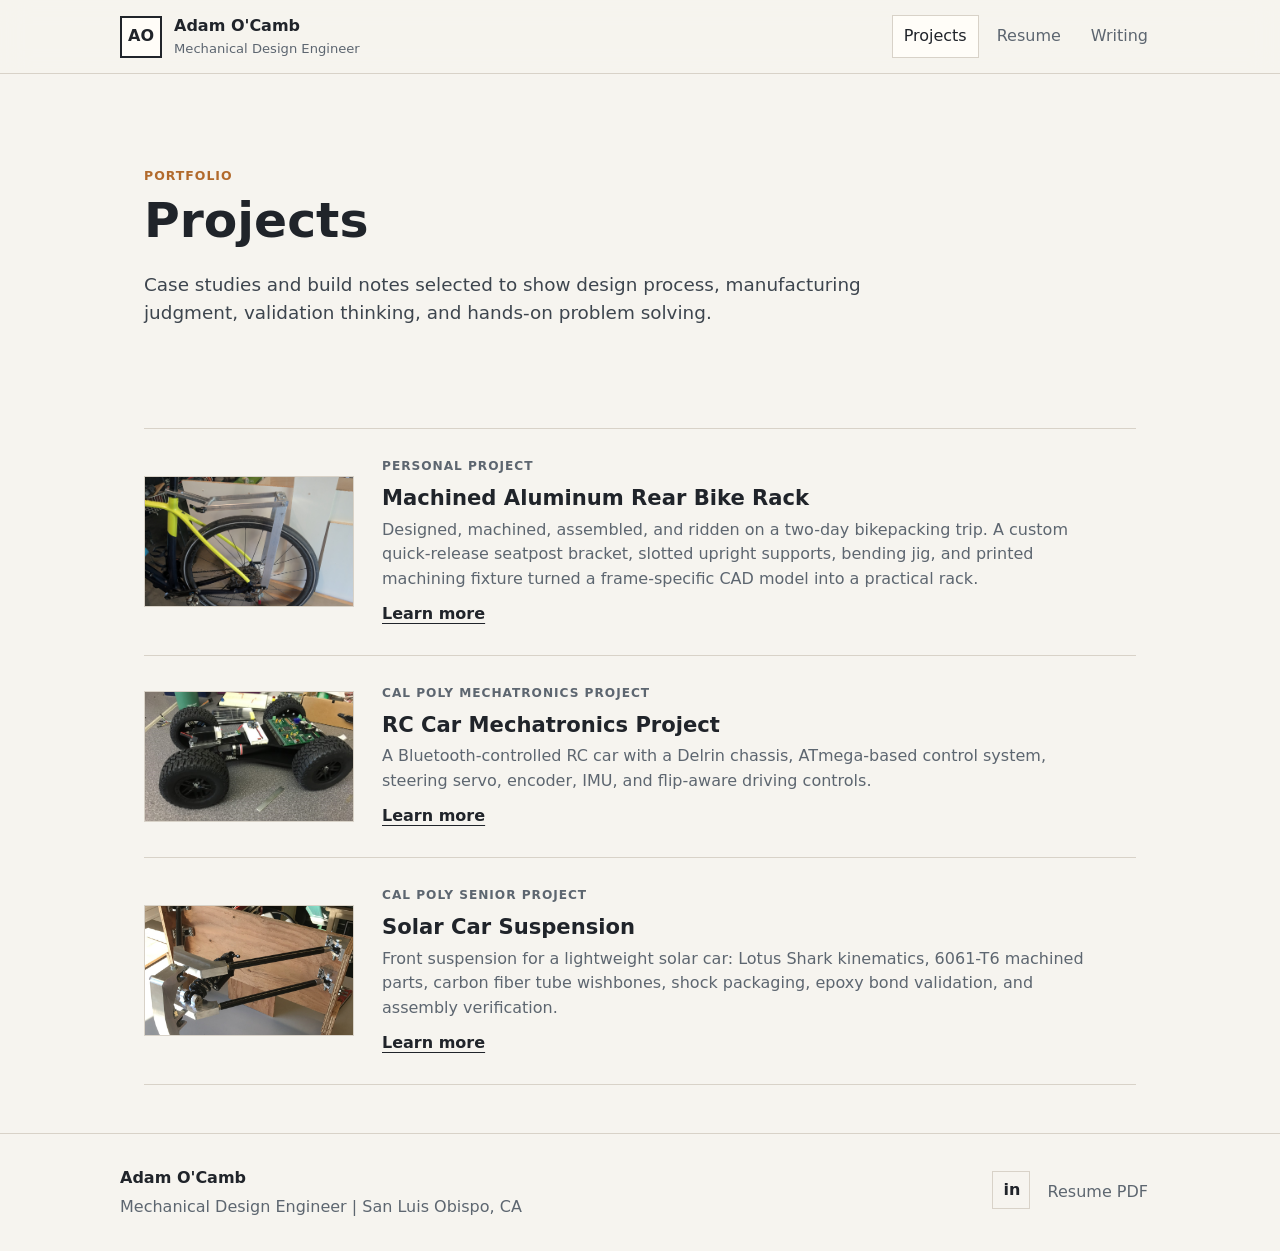
==== commit 20d5160c: "Update resume and completed bikepacking rack project" ====
--- a/projects.html
+++ b/projects.html
@@ -33,11 +33,11 @@
       <section class="compact-section">
         <div class="project-list">
           <article class="project-row">
-            <img class="rack-render" src="assets/img/bike-rack.png" alt="CAD render of an aluminum rear bicycle rack">
+            <img src="assets/img/bike-rack-finished.jpg" alt="Finished machined aluminum bikepacking rack mounted on my bike" width="4032" height="3024" loading="lazy">
             <div>
               <p class="project-meta">Personal Project</p>
               <h2>Machined Aluminum Rear Bike Rack</h2>
-              <p>Bikepacking rack design for rough gravel: requirements, material and process tradeoffs, frame-specific geometry, M5 mounts, 6061 hardware, and planned load/ride validation.</p>
+              <p>Designed, machined, assembled, and ridden on a two-day bikepacking trip. A custom quick-release seatpost bracket, slotted upright supports, bending jig, and printed machining fixture turned a frame-specific CAD model into a practical rack.</p>
               <a class="text-link" href="projects/bike-rack.html">Learn more</a>
             </div>
           </article>
--- a/assets/site.css
+++ b/assets/site.css
@@ -385,6 +385,7 @@
 
 .project-row img {
   width: 100%;
+  height: auto;
   aspect-ratio: 16 / 10;
   border: 1px solid var(--line);
   background: var(--paper);
@@ -671,6 +672,22 @@
   object-fit: contain;
 }
 
+.case-hero img.rack-photo {
+  height: auto;
+  aspect-ratio: 4 / 3;
+}
+
+.project-figure {
+  margin: 28px 0;
+}
+
+.project-figure img.rack-model {
+  width: 100%;
+  height: auto;
+  aspect-ratio: 981 / 995;
+  border: 1px solid var(--line);
+}
+
 .solar-media figure:first-child {
   grid-column: 1 / -1;
 }
